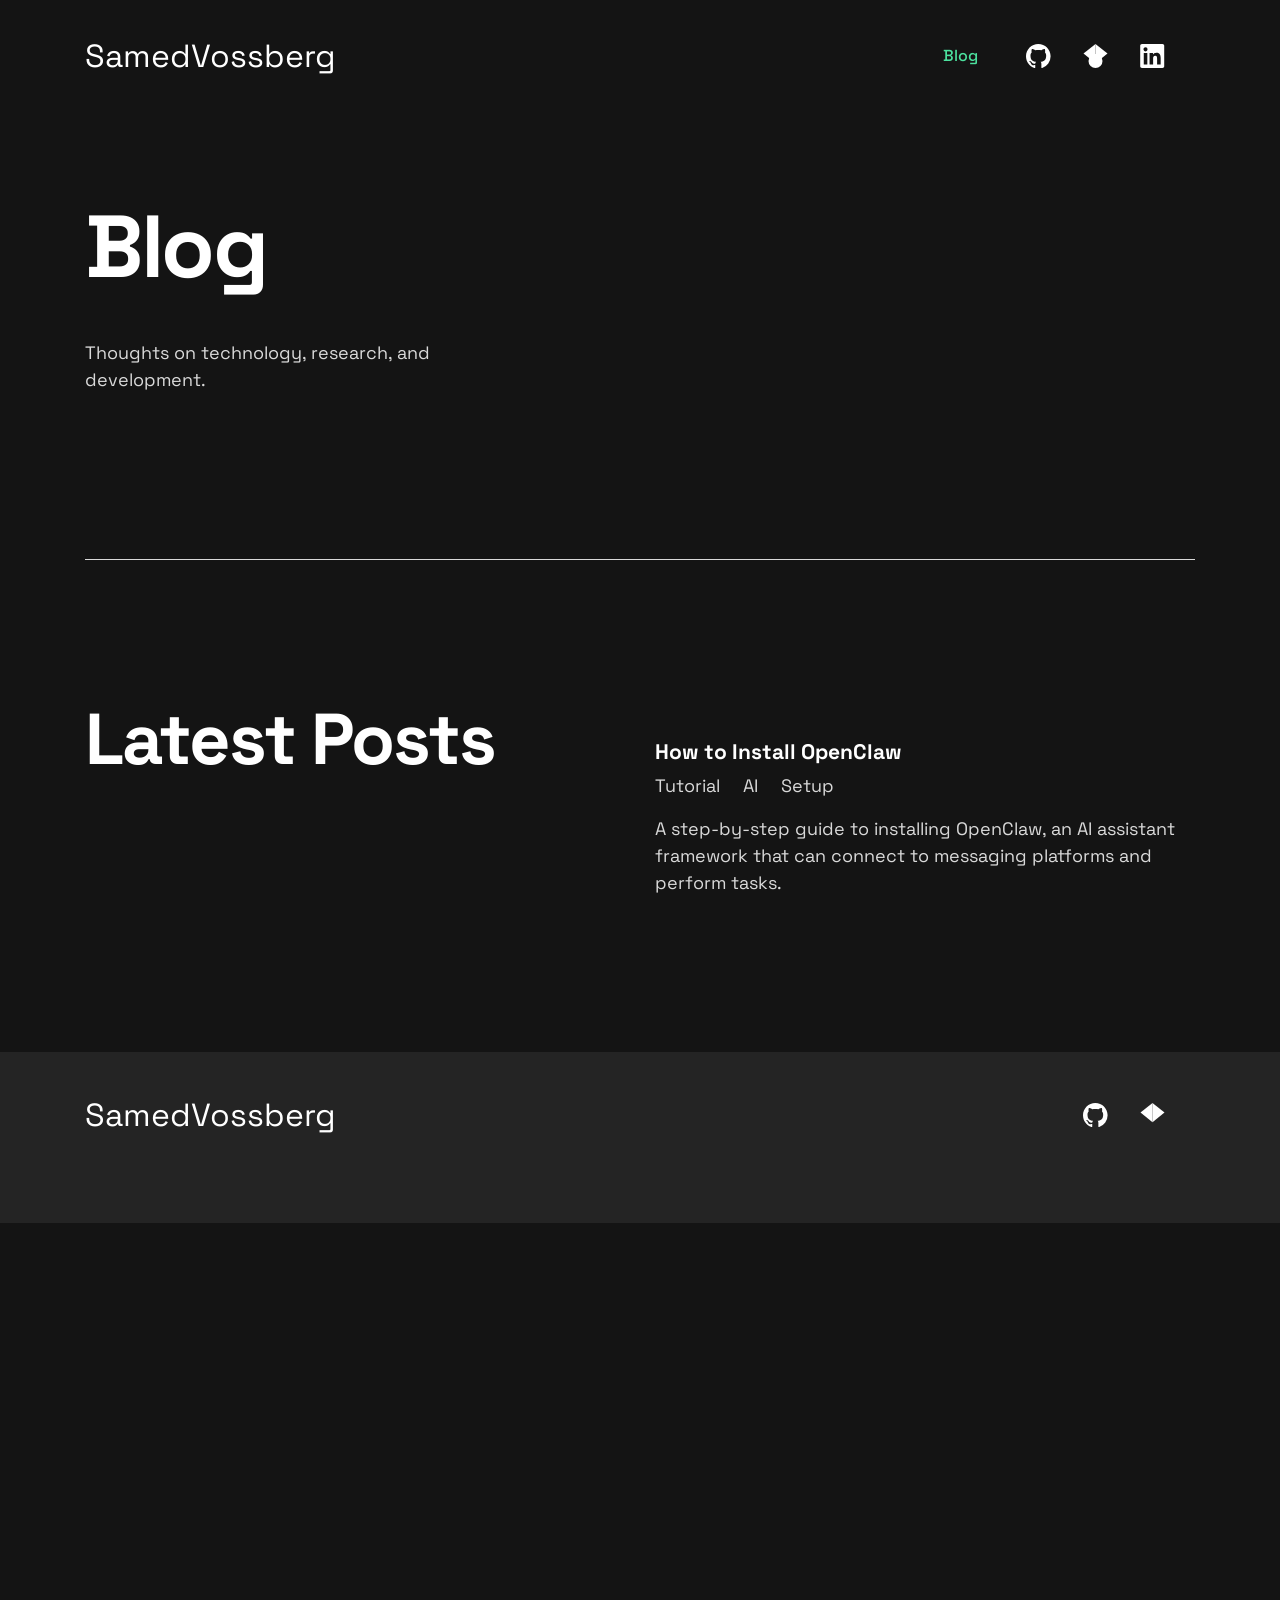
==== blog/index.html @ 5abfa7be "Add venue info to papers and create blog with OpenClaw install guide Changes: - Added publication ve" ====
<!DOCTYPE html>
<html lang="en">
<head>
    <meta charset="UTF-8" />
    <meta name="viewport" content="width=device-width, initial-scale=1.0" />
    <link rel="preconnect" href="https://fonts.googleapis.com" />
    <link rel="preconnect" href="https://fonts.gstatic.com" crossorigin />
    <link href="https://fonts.googleapis.com/css2?family=Space+Grotesk:wght@500;700&display=swap" rel="stylesheet" />
    <link rel="icon" type="image/png" sizes="32x32" href="../assets/images/favicon-32x32.png" />
    <link rel="stylesheet" href="../style.css" />
    <title>Blog | Samed Vossberg</title>
</head>
<body>
    <header class="header">
        <h2 class="visually-hidden">Header</h2>
        <div class="wrapper">
            <nav class="header__nav">
                <h2 class="visually-hidden">Navigation</h2>
                <a href="/" class="header__home"> SamedVossberg <span class="visually-hidden">(to home page)</span> </a>
                <a href="/blog/" class="header__nav-link active">Blog</a>
                <a href="https://github.com/SamedVossberg" class="header__social">
                    <svg xmlns="http://www.w3.org/2000/svg" width="25" height="24" aria-labelledby="socialGitHub" role="img">
                        <title id="socialGitHub">GitHub</title>
                        <path fill="#FFF" fill-rule="evenodd" d="M12.304 0C5.506 0 0 5.506 0 12.304c0 5.444 3.522 10.042 8.413 11.672.615.108.845-.261.845-.584 0-.292-.015-1.261-.015-2.291-3.091.569-3.891-.754-4.137-1.446-.138-.354-.738-1.446-1.261-1.738-.43-.23-1.046-.8-.016-.815.97-.015 1.661.892 1.892 1.261 1.107 1.86 2.876 1.338 3.584 1.015.107-.8.43-1.338.784-1.646-2.738-.307-5.598-1.368-5.598-6.074 0-1.338.477-2.446 1.26-3.307-.122-.308-.553-1.569.124-3.26 0 0 1.03-.323 3.383 1.26.985-.276 2.03-.415 3.076-.415 1.046 0 2.092.139 3.076.416 2.353-1.6 3.384-1.261 3.384-1.261.676 1.691.246 2.952.123 3.26.784.861 1.26 1.953 1.26 3.307 0 4.721-2.875 5.767-5.613 6.074.446.385.83 1.123.83 2.277 0 1.645-.015 2.968-.015 3.383 0 .323.231.708.846.584a12.324 12.324 0 0 0 8.382-11.672C24.607 5.506 19.101 0 12.304 0Z" />
                    </svg>
                </a>
                <a href="https://scholar.google.com/citations?user=J4QLXwUAAAAJ&hl=de" class="header__social">
                    <svg xmlns="http://www.w3.org/2000/svg" width="25" height="24" aria-labelledby="socialScholar" role="img" viewBox="0 0 512 512">
                        <title id="socialScholar">Google Scholar</title>
                        <path fill="#FFF" fill-rule="evenodd" d="M256 411.12L0 202.667 256 0z"/>
                        <path fill="#FFF" fill-rule="evenodd" d="M256 411.12l256-208.453L256 0z"/>
                        <circle fill="#FFF" fill-rule="evenodd" cx="256" cy="362.667" r="149.333"/>
                        <path fill="#FFF" fill-rule="evenodd" d="M121.037 298.667c23.968-50.453 75.392-85.334 134.963-85.334s110.995 34.881 134.963 85.334H121.037z"/>
                    </svg>
                </a>
                <a href="https://www.linkedin.com/in/samed-rouven-v-a110a116b/" class="header__social">
                    <svg xmlns="http://www.w3.org/2000/svg" width="25" height="24" aria-labelledby="socialLinkedIn" role="img">
                        <title id="socialLinkedIn">LinkedIn</title>
                        <path fill="#FFF" fill-rule="evenodd" d="M5.551 3.304c-1.14 0-2.067.926-2.067 2.064 0 1.14.928 2.066 2.067 2.066a2.066 2.066 0 0 0 0-4.13ZM3.767 8.998v11.453h3.562L7.33 8.998H3.767Zm5.798 0V20.45l3.554.002.002-5.668c0-1.454.253-2.941 2.132-2.941 1.851 0 1.851 1.755 1.851 3.036v5.571l3.559-.001v-6.28c0-2.834-.517-5.457-4.27-5.457-1.763 0-2.916.997-3.368 1.85h-.05V8.997h-3.41ZM22.435 24H1.982c-.976 0-1.77-.777-1.77-1.732V1.731C.212.776 1.006 0 1.982 0h20.453c.98 0 1.777.776 1.777 1.73v20.538c0 .955-.797 1.732-1.777 1.732Z" />
                    </svg>
                </a>
            </nav>
        </div>
    </header>
    <main id="main">
        <section class="hero">
            <div class="wrapper hero__wrapper bottom-border">
                <div class="hero__content">
                    <div class="hero__text">
                        <h1 class="hero__headline header-xl">Blog</h1>
                        <p class="hero__description">Thoughts on technology, research, and development.</p>
                    </div>
                </div>
            </div>
        </section>
        <section class="projects">
            <div class="wrapper projects__wrapper">
                <div class="projects__grid">
                    <h2 class="projects__headline header-xl">Latest Posts</h2>
                    <div class="projects__item blog-post">
                        <h3 class="projects__name">How to Install OpenClaw</h3>
                        <p class="projects__tags">
                            <span>Tutorial</span>
                            <span>AI</span>
                            <span>Setup</span>
                        </p>
                        <p class="blog-excerpt">A step-by-step guide to installing OpenClaw, an AI assistant framework that can connect to messaging platforms and perform tasks.</p>
                        <div class="projects__links">
                            <a href="openclaw-install.html" class="underline">Read Post</a>
                        </div>
                    </div>
                </div>
            </div>
        </section>
    </main>
    <footer class="footer bg-less-dark">
        <h2 class="visually-hidden">Footer</h2>
        <div class="wrapper">
            <nav class="header__nav">
                <a href="/" class="header__home"> SamedVossberg <span class="visually-hidden">(to home page)</span> </a>
                <a href="https://github.com/SamedVossberg" class="header__social">
                    <svg xmlns="http://www.w3.org/2000/svg" width="25" height="24" aria-labelledby="socialGitHub" role="img">
                        <title id="socialGitHub">GitHub</title>
                        <path fill="#FFF" fill-rule="evenodd" d="M12.304 0C5.506 0 0 5.506 0 12.304c0 5.444 3.522 10.042 8.413 11.672.615.108.845-.261.845-.584 0-.292-.015-1.261-.015-2.291-3.091.569-3.891-.754-4.137-1.446-.138-.354-.738-1.446-1.261-1.738-.43-.23-1.046-.8-.016-.815.97-.015 1.661.892 1.892 1.261 1.107 1.86 2.876 1.338 3.584 1.015.107-.8.43-1.338.784-1.646-2.738-.307-5.598-1.368-5.598-6.074 0-1.338.477-2.446 1.26-3.307-.122-.308-.553-1.569.124-3.26 0 0 1.03-.323 3.383 1.26.985-.276 2.03-.415 3.076-.415 1.046 0 2.092.139 3.076.416 2.353-1.6 3.384-1.261 3.384-1.261.676 1.691.246 2.952.123 3.26.784.861 1.26 1.953 1.26 3.307 0 4.721-2.875 5.767-5.613 6.074.446.385.83 1.123.83 2.277 0 1.645-.015 2.968-.015 3.383 0 .323.231.708.846.584a12.324 12.324 0 0 0 8.382-11.672C24.607 5.506 19.101 0 12.304 0Z" />
                    </svg>
                </a>
                <a href="https://scholar.google.com/citations?user=J4QLXwUAAAAJ&hl=de" class="header__social">
                    <svg xmlns="http://www.w3.org/2000/svg" width="25" height="24" aria-labelledby="socialScholar" role="img" viewBox="0 0 512 512">
                        <title id="socialScholar">Google Scholar</title>
                        <path fill="#FFF" fill-rule="evenodd" d="M256 411.12L0 202.667 256 0z"/>
                        <path fill="#FFF" fill-rule="evenodd" d="M256 411.12l256-208.453L256 0z"/>
                        <circle fill="#FFF" fill-rule="evenodd" cx="256" cy="
---- style.css ----
/* GLOBAL */

:root {
  --bg-body: hsl(0, 0%, 8%);
  --bg-body2: hsl(0, 0%, 14%);
  --accent: hsl(153, 71%, 59%);
  --text1: hsl(0, 0%, 100%);
  --text2: hsl(0, 0%, 85%);
  --invalid: hsl(7, 100%, 68%);
  --fs-18: 1.125rem;
  --fs-88: 5.5rem;
  --fs-72: 4.5rem;
  --fs-40: 2.5rem;
  --fs-48: 3rem;
  --fs-36: 2.25rem;
  --fs-32: 2rem;
  --fs-24: 1.5rem;
  --fs-20: 1.25rem;
  --container: 69.375rem;
  --transition: 250ms ease-in-out;
}

html,
body {
  overflow-x: hidden;
}

html {
  box-sizing: border-box;
  font-size: 100%;
}

a {
  color: var(--accent)
}

*,
*::before,
*::after {
  box-sizing: inherit;
}

body,
input,
textarea,
button {
  font-family: 'Space Grotesk', sans-serif;
}

body {
  margin: 0;
  background-color: var(--bg-body);
  color: var(--text1);
  font-size: var(--fs-18);
  line-height: 1.56;
  padding-bottom: 25rem;
}

.bg-less-dark {
  background-color: var(--bg-body2);
}

h1,
h2,
h3,
p {
  margin-block-start: 0;
}

h1,
h2,
h3 {
  line-height: 1;
}

.header-xl {
  font-size: 2.5rem;
  font-size: clamp(2.5rem, 0.7rem + 7.68vw, 5.5rem);
  letter-spacing: -0.028em;
  line-height: 1.1;
}

p {
  font-size: 1rem;
  font-size: clamp(1rem, 0.79rem + 0.89vw, 1.125rem);
  line-height: 1.5;
  color: var(--text2);
}

a {
  transition: color var(--transition);
}

a:focus-visible,
input:focus-visible,
textarea:focus-visible {
  outline: 2px dashed var(--accent);
  outline-offset: 2px;
}

input:invalid,
textarea:invalid {
  outline-color: var(--invalid);
}

a.underline,
button {
  display: inline-block;
  padding-bottom: 0.625rem;
  font-size: 1rem;
  line-height: 1.625;
  letter-spacing: 0.143em;
  font-weight: 700;
  text-transform: uppercase;
  color: var(--text1);
  text-decoration: none;
  background-image: linear-gradient(
    to right,
    var(--accent) 75%,
    var(--accent) 75%
  );
  background-position: 0 2.1em;
  background-repeat: repeat-x;
  background-size: 8px 2px;
}

a:hover {
  color: var(--accent);
}

img,
svg {
  display: block;
}

.visually-hidden {
  position: absolute;
  left: -10000px;
  top: auto;
  width: 1px;
  height: 1px;
  overflow: hidden;
}

.wrapper {
  width: calc(100% - 2rem);
  max-width: var(--container);
  margin-inline: auto;
}

/* 600px */
@media (min-width: 37.5em) {
  .wrapper {
    width: calc(100% - 3.75rem);
  }
}

/* UTILITY */

.bottom-border {
  border-bottom: 1px solid var(--text2);
}

/* HEADER */

.header {
  position: relative;
  z-index: 1;
  margin-block-start: 20px;
}

.header__nav {
  display: flex;
  flex-wrap: wrap;
  justify-content: center;
  text-align: center;
  gap: 20px 25px;
}

.header__home {
  font-size: 1.5rem;
  font-size: clamp(1.5rem, 1.02rem + 2.04vw, 2rem);
  line-height: 1;
  color: var(--text1);
  text-decoration: none;
  flex: 1 0 100%;
}

.header__social > svg > path {
  transition: fill var(--transition);
}

.header__social:hover > svg > path {
  fill: var(--accent);
}

@media (min-width: 37.5em) {
  .header {
    margin-block-start: 30px;
    /* margin-block-end: 90px; */
  }

  .header__nav {
    justify-content: flex-start;
    align-items: center;
    text-align: left;
    gap: 32px;
  }

  .header__home {
    flex: 0 1 auto;
    margin-inline-end: auto;
  }
}

@media (min-width: 62.5em) {
  .header {
    margin-block-start: 40px;
    margin-block-end: 127px;
  }

  .header__nav {
    padding-right: 30px;
  }
}

/*  HERO */

.hero__wrapper {
  padding-bottom: 80px;
}

.hero__image {
  position: absolute;
  top: 0;
  left: 55%;
  margin-top: 140px;
  translate: -50%;
  width: 200px;
  height: auto;
}

.hero__rings {
  position: absolute;
  right: 50%;
  top: 130px;
  /* 8.125rem; */
  z-index: -1;
  /* width: 33.125rem; */
  height: auto;
}

.hero__circle {
  position: relative;
  top: 171px;
  margin-bottom: -129px;
  translate: calc(100vw - 64px - 16px);
}

.hero__text {
  position: relative;
  text-align: center;
  margin-block-start: 335px;
}

.hero__headline {
  margin-block-end: 24px;
}

.hero__headline > br {
  display: none;
}

h1 > span {
  background-image: linear-gradient(
    to right,
    var(--accent) 75%,
    var(--accent) 75%
  );
  background-position: 0 1.18em;
  background-repeat: repeat-x;
  background-size: 8px 4px;
}

.hero__description {
  margin-block-end: 24px;
}

@media (min-width: 37.5em) {
  .hero {
    position: relative;
    margin-block-start: -62px;
  }

  .hero__wrapper {
    padding-bottom: 60px;
  }

  .hero__content {
    display: flex;
    align-items: center;
  }

  .hero__content picture {
    order: 2;
    margin-top: 100px;
  }

  .hero__image {
    position: relative;
    width: 42vw;
    max-width: 445px;
    /* width: 322px; */
    height: auto;
    left: auto;
    right: 0;
    translate: 0;
  }

  .hero__rings {
    top: 90px;
    right: auto;
    left: 0;
    translate: -50%;
  }

  .hero__circle {
    position: absolute;
    top: auto;
    right: 0;
    bottom: 190px;
    translate: 50%;
    z-index: 1;
  }

  .hero__text {
    /* width: 62vw; */
    margin-block-start: 90px;
    margin-right: -30px;
    flex: 1 0 58vw;
    text-align: left;
    z-index: 1;
  }

  .hero__headline {
    margin-block-end: 60px;
  }

  .hero__headline > br {
    display: inline-block;
  }

  .hero__description {
    /* width: 70%; */
    margin-block-end: 34px;
  }
}

@media (min-width: 62.5em) {
  .hero {
    margin-block-start: 0px;
  }

  .hero__wrapper {
    position: relative;
    padding-bottom: 100px;
  }

  .hero__content {
    align-items: flex-start;
  }

  .hero__content picture {
    margin-left: -80px;
  }

  .hero__image {
    margin-block-start: -199px;
  }

  .hero__rings {
    top: 0px;
    translate: -50% -50%;
  }

  .hero__circle {
    top: 322px;
    right: 445px;
  }

  .hero__text {
    margin-block-start: 0;
    margin-right: 0;
    flex: 1;
  }

  .hero__headline {
    margin-block-end: 43px;
  }

  .hero__headline > br {
    display: none;
  }

  .hero__description {
    width: 38ch;
    margin-block-end: 66px;
  }
}

/* SKILLS */

.skills {
  position: relative;
}

.skills__wrapper {
  display: grid;
  grid-template-columns: 1fr;
  gap: 24px;
  padding-block: 40px;
}

.skills__item {
  text-align: center;
}

.skills__title {
  font-size: 2rem;
  font-size: clamp(2rem, 0.33rem + 7.11vw, 3rem);
  line-height: 1.17;
  margin-block-end: 2px;
}

.skills__description {
  margin-block-end: 0;
}

.skills__rings {
  position: absolute;
  bottom: 0;
  left: 50%;
  translate: 0 50%;
}

@media (min-width: 37.5em) {
  .skills__wrapper {
    grid-template-columns: repeat(2, 1fr);
    gap: 52px 24px;
    border: none;
    padding-block: 52px 0;
  }

  .skills__item {
    text-align: left;
  }

  .skills__rings {
    translate: 40% 50%;
  }
}

@media (min-width: 62.5em) {
  .skills__wrapper {
    grid-template-columns: repeat(3, 1fr);
    gap: 58px 30px;
    padding-block-start: 72px;
  }

  .skills__rings {
    translate: -40% 50%;
    left: 100%;
  }
}

/* PROJECTS */

.projects__wrapper {
  padding-block: 140px;
}

.projects__grid {
  display: grid;
  grid-template-columns: repeat(2, 1fr);
  gap: 50px;
  justify-items: center;
  text-align: center;
}

.projects__headline {
  grid-column: 1 / span 2;
  margin-block-end: 0;
  width: 200%;
  font-size: 4.5rem;
}

.projects__contact {
  grid-column: 1 / span 2;
}

.projects__item {
  grid-column: 1 / span 2;
}

.projects__picture {
  display: block;
  margin-block-end: 20px;
}

.projects__image {
  width: 100%;
  height: auto;
}

.projects__name {
  font-size: 1.3 rem;
  line-height: 1.3;
  font-weight: 700;
  /* text-transform: uppercase; */
  margin-block-end: 7px;
}

.projects__tags {
  display: flex;
  font-size: 1 rem;
  justify-content: center;
  gap: 12px;
  margin-block-end: 20px;
  /* text-transform: uppercase; */
}

.projects__links {
  display: flex;
  flex-direction: column;
  align-items: center;
  gap: 20px;
}

@media (min-width: 37.5em) {
  .projects__grid {
    gap: 60px 24px;
    justify-items: start;
    text-align: left;
  }

  .projects__contact {
    justify-self: end;
  }

  .projects__item {
    grid-column: span 1;
  }

  .projects__headline,
  .projects__contact {
    grid-column: span 1;
  }

  .projects__contact {
    align-self: center;
  }

  .projects__tags,
  .projects__links {
    display: block;
  }

  .projects__tags span {
    margin-inline-end: 18px;
  }

  .projects__links a {
    margin-inline-end: 30px;
  }

  .project__links {
    display: block;
  }
}

@media (min-width: 62.5em) {
  .projects__grid {
    gap: 70px 30px;
  }

  .projects__item {
    display: grid;
    grid-template-columns: 1fr;
    grid-template-rows: repeat(4, auto);
  }

  .projects__picture {
    position: relative;
    grid-column: 1 / 2;
    grid-row: 1 / 2;
    overflow: hidden;
    height: 300px; /* Set desired height */
  }

  .projects__picture::after {
    content: '';
    position: absolute;
    width: 100%;
    height: 100%;
    top: 0;
    background-color: hsl(0, 0%, 0%);
    opacity: 0;
    transition: opacity 150ms ease-in-out;
  }

  .projects__item:hover .projects__picture::after {
    opacity: 0.5;
  }

  .projects__item:hover .projects__links {
    opacity: 1;
  }
  .projects__item:focus-within .projects__links {
    opacity: 1;
  }

  .projects__item:focus-within .projects__picture::after {
    opacity: 0.5;
  }

  .projects__image {
    width: 100%;
    height: auto;
  }

  .projects__links {
    grid-column: 1 / 2;
    grid-row: 1 / 2;
    justify-self: center;
    align-self: center;
    z-index: 1;
    opacity: 0;
    transition: opacity 400ms ease-in-out;
  }

  .projects__links:hover ~ .projects__picture::after {
    opacity: 0.5;
  }

  .projects__tags {
    margin-block-end: 0;
  }
}

/* CONTACT */

.contact {
  position: relative;
}

.contact__wrapper {
  padding-block: 84px;
}

.contact__button {
  display: inline-block;
  padding-bottom: 0.625rem;
  font-size: 1.3rem;
  line-height: 1.625;
  letter-spacing: 0.143em;
  font-weight: 700;
  margin-top: 25%;
  margin-right: 25%;
  text-transform: uppercase;
  color: var(--text1);
  text-decoration: none;
  background-image: linear-gradient(
    to right,
    var(--accent) 75%,
    var(--accent) 75%
  );
  background-position: 0 2.1em;
  background-repeat: repeat-x;
  background-size: 8px 2px;
}

.contact__button:hover {
  background-color: transparent;
}

.contact__button:focus-visible {
  outline: 2px dashed var(--accent);
  outline-offset: 2px;
}


.contact__headline {
  margin-block-end: var(--fs-20);
}

.contact__control {
  position: relative;
  margin-block-end: 16px;
}

.contact__control input,
.contact__control textarea {
  width: 100%;
  padding-block: 16px;
  padding-inline: 24px;
  border: none;
  border-bottom: 1px solid var(--text1);
  background: transparent;
  font-size: 1rem;
  line-height: 1.625;
  color: var(--text1);
}

.contact__control > *::placeholder {
  color: var(--text1);
  opacity: 0.5;
  text-transform: uppercase;
}

.contact__control textarea {
  margin-block-end: 32px;
}

.contact__control.align-right {
  display: flex;
  justify-content: flex-end;
}

.contact__control button {
  background-color: transparent;
  border: none;
}

.contact__invalid-icon {
  display: none;
  width: var(--fs-24);
  height: var(--fs-24);
  position: absolute;
  top: 50%;
  right: 0;
  translate: -50% -50%;
}

.contact input:focus-visible:invalid ~ .contact__invalid-icon,
.contact textarea:focus-visible:invalid ~ .contact__invalid-icon {
  display: inline-block;
}

.contact textarea:focus-visible:invalid ~ .contact__invalid-icon {
  top: 1.2rem;
  right: 1.5rem;
  translate: none;
}

.contact__rings {
  position: absolute;
  left: 0;
  bottom: 97px;
  translate: -75%;
}

@media (min-width: 37.5em) {
  .contact__rings {
    bottom: 47px;
    translate: -75%;
  }
}

@media (min-width: 62.5em) {
  .contact__wrapper {
    display: grid;
    grid-template-columns: repeat(2, 27.8rem);
    justify-content: space-between;
  }

  .contact__headline {
    margin-block-end: var(--fs-36);
  }

  .contact__rings {
    translate: -40%;
  }
}

/* 999.98px */
@media (max-width: 62.49875em) {
  .contact__wrapper {
    max-width: 27.8rem;
  }

  .contact__text {
    text-align: center;
  }
}

footer {
  padding-block: 40px 60px;
}

@media (min-width: 37.5em) {
  footer {
    padding-block: 30px 40px;
  }
}

@media (min-width: 62.5em) {
  footer {
    padding-block: 47px 92px;
  }
}

/* Venue styling for papers */
.projects__venue {
  font-size: 0.875rem;
  color: var(--accent);
  font-weight: 500;
  margin-block-start: -0.5rem;
  margin-block-end: 0.5rem;
}

/* Blog navigation link */
.header__nav-link {
  color: var(--text1);
  text-decoration: none;
  font-size: 1rem;
  font-weight: 500;
  transition: color var(--transition);
  margin-inline-end: 1rem;
}

.header__nav-link:hover,
.header__nav-link.active {
  color: var(--accent);
}

/* Blog post styles */
.blog-post-full {
  padding-block-start: 100px;
  padding-block-end: 80px;
}

.blog-header {
  margin-block-end: 3rem;
}

.blog-meta {
  color: var(--accent);
  font-size: 0.875rem;
  margin-block-start: 1rem;
}

.blog-content {
  max-width: 50rem;
}

.blog-content h2 {
  font-size: var(--fs-24);
  margin-block-start: 2.5rem;
  margin-block-end: 1rem;
  color: var(--text1);
}

.blog-content p {
  margin-block-end: 1rem;
}

.blog-content ul {
  margin-block-end: 1rem;
  padding-inline-start: 1.5rem;
}

.blog-content li {
  margin-block-end: 0.5rem;
}

.blog-content pre {
  background-color: var(--bg-body2);
  padding: 1rem 1.5rem;
  border-radius: 8px;
  overflow-x: auto;
  margin-block: 1.5rem;
}

.blog-content code {
  font-family: 'SF Mono', 'Monaco', 'Inconsolata', monospace;
  font-size: 0.875rem;
  color: var(--accent);
}

.blog-content pre code {
  background: transparent;
  color: var(--text1);
}

.blog-excerpt {
  color: var(--text2);
  margin-block-start: 1rem;
  margin-block-end: 1rem;
}

.blog-lead {
  font-size: 1.25rem;
  color: var(--text2);
  margin-block-end: 2rem;
}
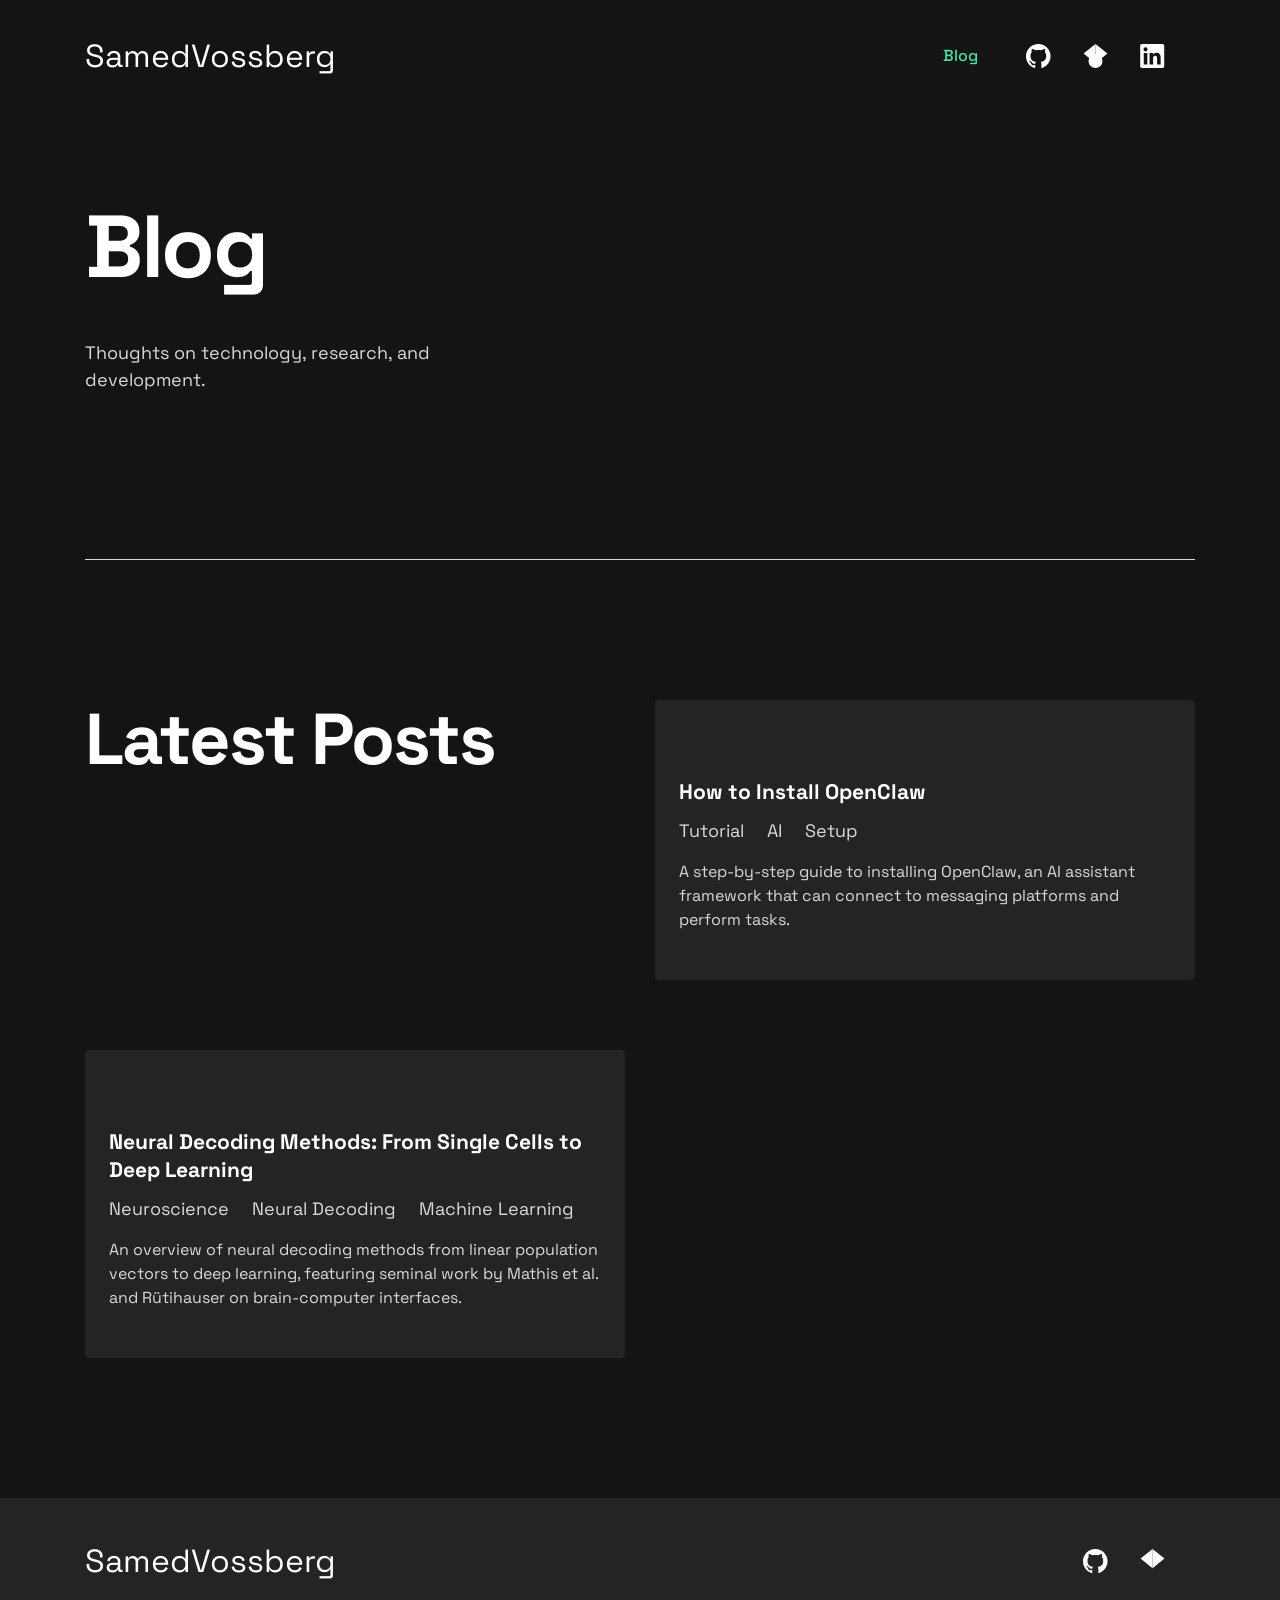
==== commit 3d43ed2f: "Add neural decoding blog post and update CSS - Created neural-decoding-methods.html with citations t" ====
--- a/blog/index.html
+++ b/blog/index.html
@@ -69,6 +69,18 @@
                             <a href="openclaw-install.html" class="underline">Read Post</a>
                         </div>
                     </div>
+<div class="projects__item blog-post">
+<h3 class="projects__name">Neural Decoding Methods: From Single Cells to Deep Learning</h3>
+<p class="projects__tags">
+<span>Neuroscience</span>
+<span>Neural Decoding</span>
+<span>Machine Learning</span>
+</p>
+<p class="blog-excerpt">An overview of neural decoding methods from linear population vectors to deep learning, featuring seminal work by Mathis et al. and Rütihauser on brain-computer interfaces.</p>
+<div class="projects__links">
+<a href="neural-decoding-methods.html" class="underline">Read Post</a>
+</div>
+</div>
                 </div>
             </div>
         </section>
--- a/style.css
+++ b/style.css
@@ -809,13 +809,15 @@
   }
 }
 
-/* Venue styling for papers */
+/* Venue styling for papers - replaces tags */
 .projects__venue {
   font-size: 0.875rem;
   color: var(--accent);
   font-weight: 500;
-  margin-block-start: -0.5rem;
-  margin-block-end: 0.5rem;
+  text-transform: uppercase;
+  letter-spacing: 0.05em;
+  margin-block-start: 0.5rem;
+  margin-block-end: 1rem;
 }
 
 /* Blog navigation link */
@@ -894,8 +896,25 @@
 
 .blog-excerpt {
   color: var(--text2);
+  font-size: 1rem;
+  line-height: 1.5;
   margin-block-start: 1rem;
-  margin-block-end: 1rem;
+  margin-block-end: 1.5rem;
+}
+
+/* Blog post card styling */
+.blog-post {
+  padding: 1.5rem;
+  background-color: var(--bg-body2);
+  border-radius: 4px;
+}
+
+.blog-post .projects__name {
+  margin-block-end: 0.75rem;
+}
+
+.blog-post .projects__links {
+  margin-block-start: 1rem;
 }
 
 .blog-lead {
@@ -903,3 +922,14 @@
   color: var(--text2);
   margin-block-end: 2rem;
 }
+.blog-post-full { padding-block: 60px; }
+.blog-header { margin-block-end: 2rem; }
+.blog-meta { color: var(--text2); font-size: 0.875rem; margin-block-start: 0.5rem; }
+.blog-content h2 { font-size: 1.5rem; margin-block-start: 2.5rem; margin-block-end: 1rem; }
+.blog-content p { margin-block-end: 1.25rem; line-height: 1.7; }
+.blog-content a { color: var(--accent); }
+.blog-content a:hover { text-decoration: underline; }
+.blog-references { margin-block-start: 3rem; padding-block-start: 2rem; border-top: 1px solid var(--text2); }
+.blog-references h3 { font-size: 1.25rem; margin-block-end: 1rem; }
+.blog-references ol { padding-left: 1.5rem; }
+.blog-references li { margin-block-end: 1rem; color: var(--text2); font-size: 0.875rem; }
